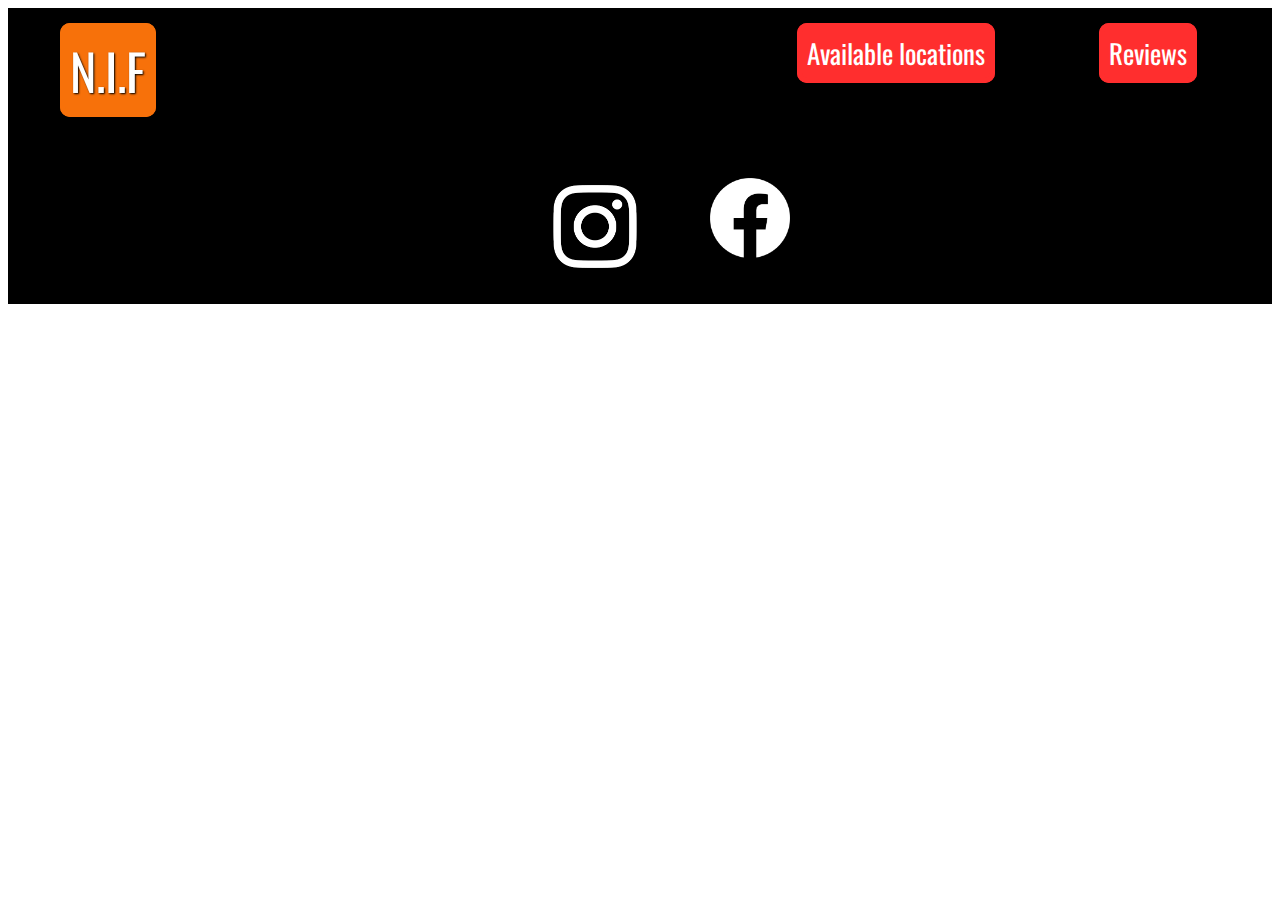
==== breakfest.html @ 3f438517 "adding content to the breakfest file" ====
<!DOCTYPE html>
<html lang="en">
    <head>

        <meta charset="UTF-8">

        <title>Nedims International Foods</title>

        <link rel="stylesheet" href="/styles/shared.css">

        <link rel="stylesheet" href="/styles/mealStyles.css">

        <link rel="preconnect" href="https://fonts.googleapis.com">
<link rel="preconnect" href="https://fonts.gstatic.com" crossorigin>
<link href="https://fonts.googleapis.com/css2?family=Oswald:wght@300;500&display=swap" rel="stylesheet">

    </head>

    <body>
        <header>
            
            <div id="logo">
                      
                <a href="index.html">N.I.F</a>
                      
            </div>

             <nav>
                <a href="/locations.html">Available locations</a>
            
             
                <a href="reviews.html">Reviews</a>
             </nav>
                

        </header>

        <main>

        </main>

        <footer>

            <ul>
                <li>
                  <a href="https://www.instagram.com/">
                    <img src="/images/icons/insta.png" alt="insta logo" id="instaImg">
                  </a>
                </li>
            
                <li>
                  <a href="https://www.facebook.com/">
                    <img src="/images/icons/facebook.png" alt="facebook logo">
                  </a>
                </li>
              </ul>
            
            </footer>
            
            </body>
---- styles/shared.css ----
body ul{
    list-style: none;
}

body a{
    text-decoration: none;
}

header{
    display: flex;
    justify-content: space-between;
    border: 25px solid black;
    background-color: black;
}

#logo a{
    padding: 5px;
    color: white;
    font-family: 'Oswald', sans-serif;
    font: 500;
    font-size: 50px;
    border: 5px solid rgb(247, 113, 10);
    background-color:  rgb(247, 113, 10);
    border-radius: 10px;
    text-transform: uppercase;
    text-shadow: 1px 1px 2px rgb(0, 0, 0);
    margin-left: 27px;
    box-shadow: 1px 1px 2px rgb(0, 0, 0);;
    
}

nav a{
    padding: 5px;
    color: white;
    margin: 50px;
    font-family: 'Oswald', sans-serif;
    font: 300;
    font-size: 27px;
    border: 5px solid rgb(255, 46, 46);
    background-color: rgb(255, 46, 46);
    border-radius: 10px;
}

nav a:hover {
    background-color: rgb(247, 113, 10);
    border-color: rgb(247, 113, 10);
    color: rgb(209, 8, 8);
    
}

footer {
    background-color: black;
    padding: 30px;
     
  }
  
  footer ul{
      display: flex;
      justify-content: center;
      list-style: none;
  }
  
  footer li {
      width: 80px;
      height: 80px;
      margin: 0 50px;
  }
  
  footer img{
      width: 100%;
  }

  #instaImg {
    width: 130px;
  }
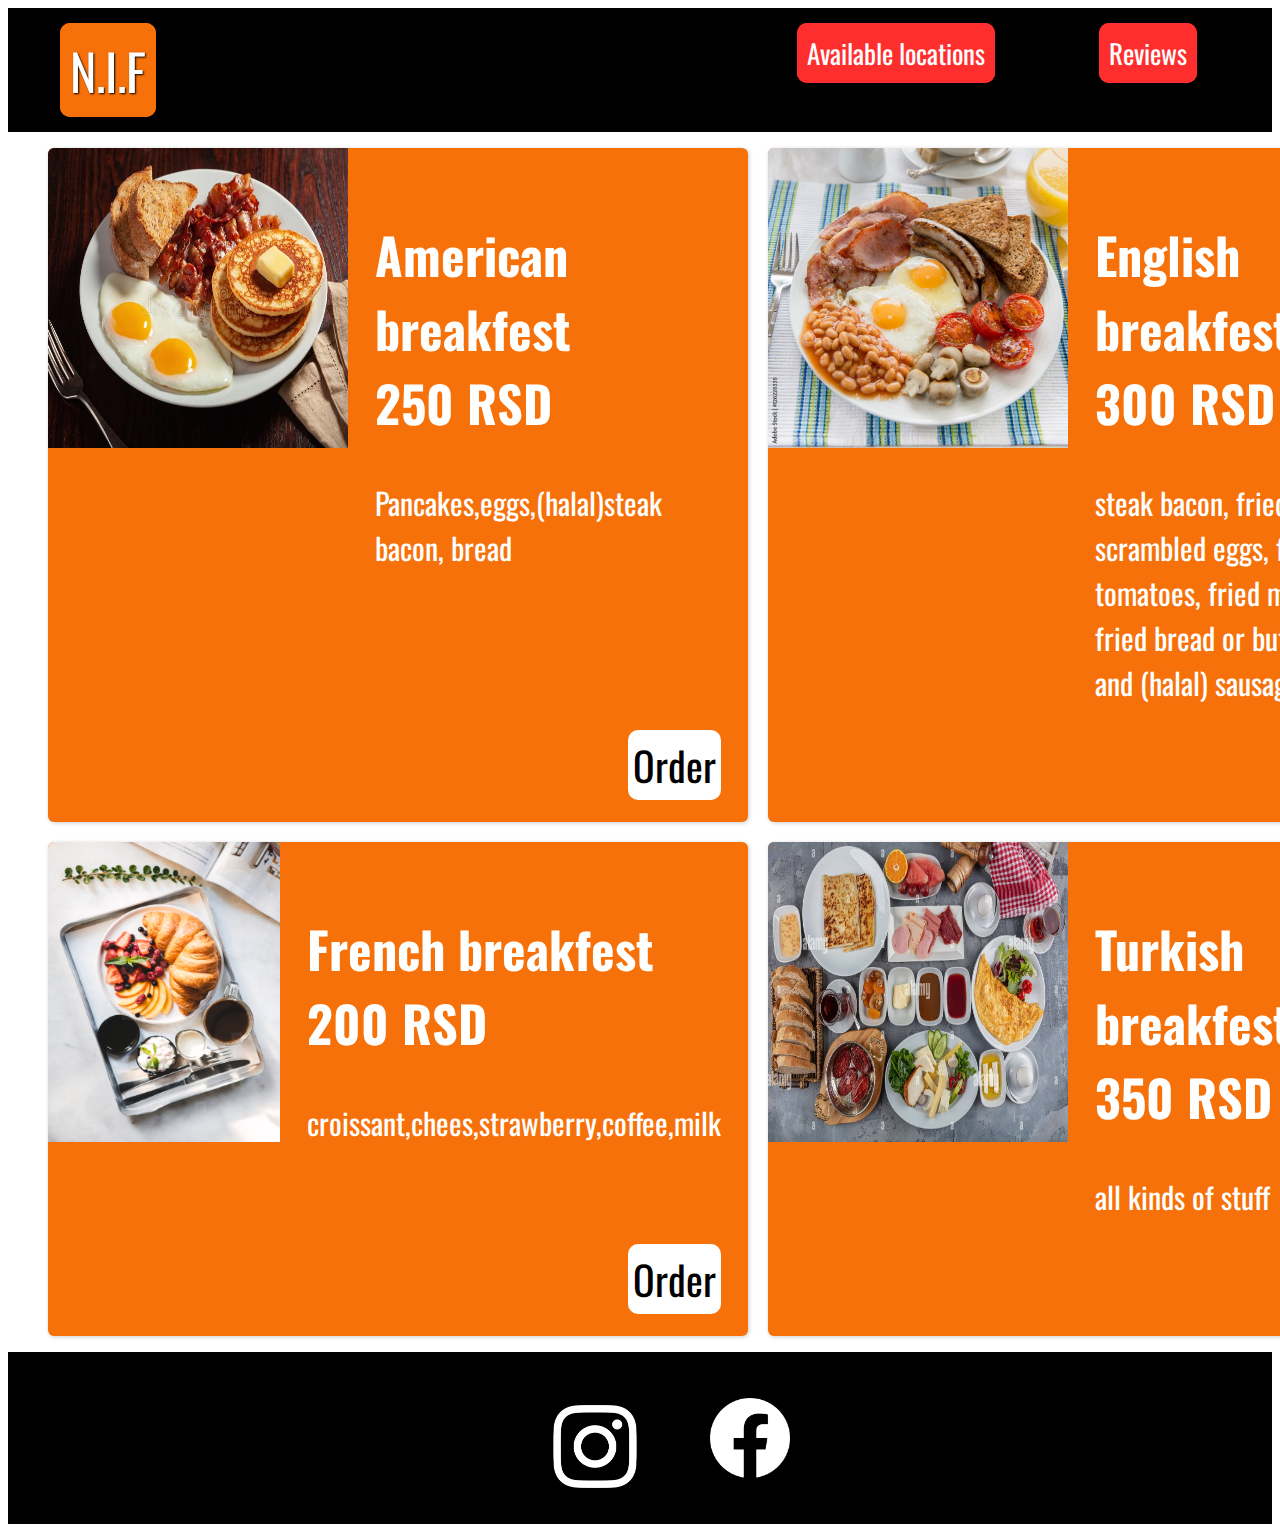
==== commit 9ca841dd: "adding and styling breakfest meals" ====
--- a/breakfest.html
+++ b/breakfest.html
@@ -37,6 +37,69 @@
 
         <main>
 
+            <ul>
+                <li>
+                  <img src="/images/pics/AmericanB.jpg" alt="American breakfest"/>
+                  <div class="item-content">
+                    <div>
+                      <h2>American breakfest<br> 250 RSD</h2>
+                      <p>
+                          Pancakes,eggs,(halal)steak bacon, bread
+                      </p>
+                    </div>
+                    <div class="orderButton">
+                      <a href="orderInfo.html">
+                        Order
+                      </a>
+                    </div> 
+                </li>
+                <li>
+                <img src="/images/pics/EnglishB.jpg" alt="English breakfest"/>
+                  <div class="item-content">
+                    <div>
+                      <h2>English breakfest <br> 300 RSD</h2>
+                      <p>
+                        steak bacon, fried, poached or scrambled eggs, fried or grilled tomatoes, fried mushrooms, fried bread or buttered toast, and (halal) sausages.
+                      </p>
+                    </div>
+                    <div class="orderButton">
+                      <a href="orderInfo.html">
+                        Order
+                      </a>
+                  </div>
+                </li>
+                <li>
+                  <img src="/images/pics/FrenchB.jpg" alt="French breakfest" />
+                  <div class="item-content">
+                    <div>
+                      <h2>French breakfest <br> 200 RSD</h2>
+                      <p>
+                        croissant,chees,strawberry,coffee,milk
+                      </p>
+                    </div>
+                    <div class="orderButton">
+                      <a href="orderInfo.html">
+                        Order
+                      </a>
+                    </div>
+                    <li>
+                        <img src="/images/pics/TurkishB.jpg" alt="Turkish breakfest" />
+                        <div class="item-content">
+                          <div>
+                            <h2>Turkish breakfest <br> 350 RSD</h2>
+                            <p>
+                               all kinds of stuff
+                            </p>
+                          </div>
+                          <div class="orderButton">
+                            <a href="orderInfo.html">
+                              Order
+                            </a>
+                          </div>
+                  </div>
+                </li>
+            </ul>  
+
         </main>
 
         <footer>
--- a/styles/mealStyles.css
+++ b/styles/mealStyles.css
@@ -0,0 +1,65 @@
+body {
+    background-color: white;
+}
+
+main img {
+    width: 300px;
+    height: 300px;
+}
+
+main ul{
+    display: grid;
+    grid-template-columns: 1fr 1fr;
+    gap: 20px 20px;
+}
+
+main li {
+    display: flex;
+    background-color: rgb(247, 113, 10);
+    box-shadow: 1px 1px 4px rgba(0, 0, 0, 0.2);
+    border-radius: 6px;
+    overflow: hidden;
+    width: 700px;
+}
+
+.item-content {
+    padding: 27px;
+    display: flex;
+    flex-direction: column;
+    justify-content: space-between;
+}
+
+main h2{
+    font: 500;
+    font-family: 'Oswald', sans-serif;
+    color: white;
+    font-size: 50px;
+
+}
+
+main p{
+    font: 500;
+    font-family: 'Oswald', sans-serif;
+    font-size: 30px;
+    color: white;
+}
+
+.orderButton {
+    text-align: right;
+}
+
+.orderButton a{
+    padding: 5px;
+    font-family: 'Oswald', sans-serif;
+    font: 500;
+    color: black; 
+    margin-left: 250px;
+    background-color: white;
+    border-radius: 10px;
+    font-size: 40px;
+}
+
+.orderButton a:hover{
+    color: white;
+    background-color: black;
+}